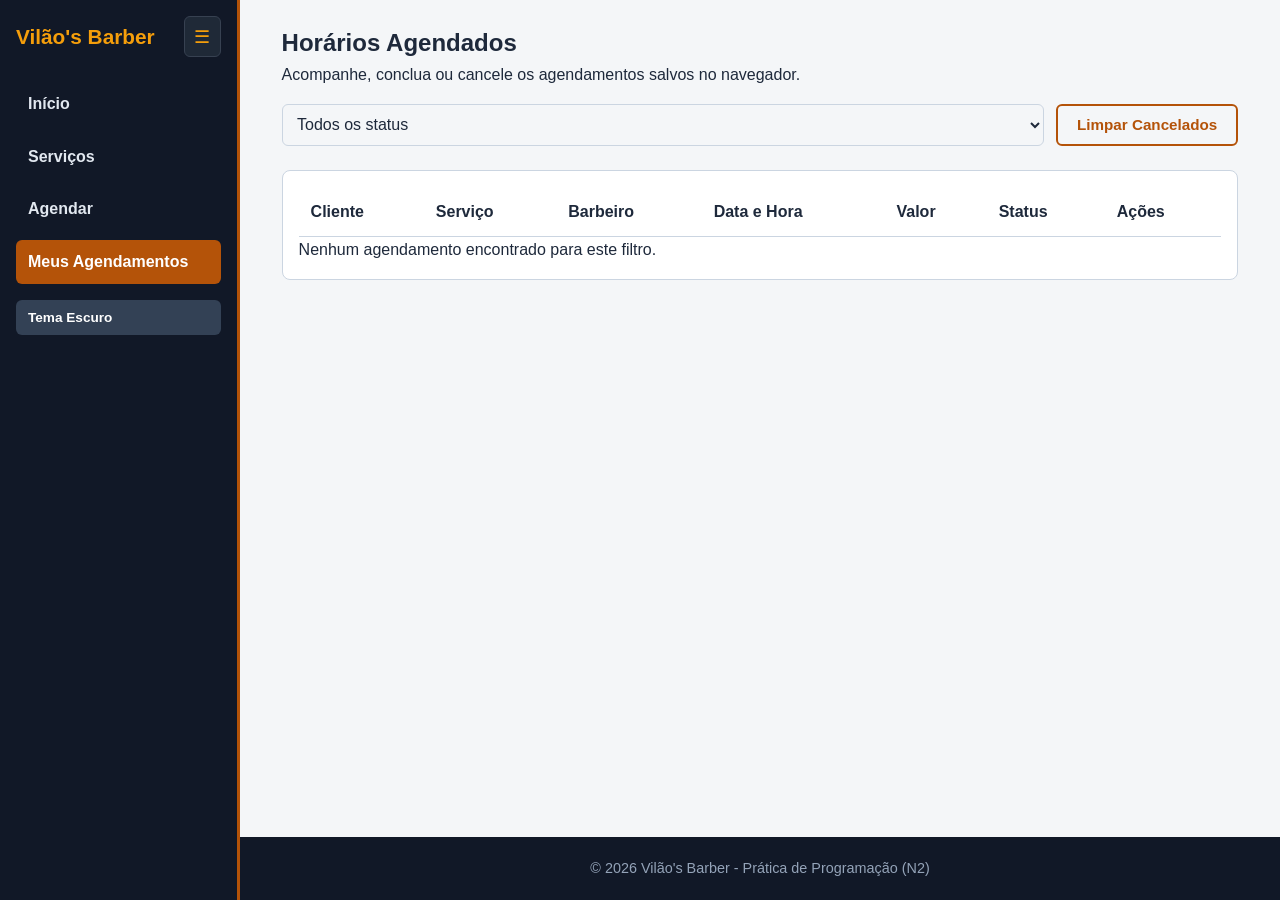
==== agendamentos.html @ 9b49a05c "Estrutura inicial do projeto Vilaos Barber" ====
<!DOCTYPE html>
<html lang="pt-br">
<head>
  <meta charset="UTF-8">
  <meta name="viewport" content="width=device-width, initial-scale=1.0">
  <title>Vilão's Barber | Meus Agendamentos</title>
  <link rel="stylesheet" href="css/estilo.css">
</head>
<body>
  <input type="checkbox" id="menu-toggle" class="menu-toggle">

  <aside class="barra-lateral">
    <div class="topo-lateral">
      <h1 class="logo">Vilão's Barber</h1>
      <label for="menu-toggle" class="btn-recolher" title="Recolher ou expandir menu">&#9776;</label>
    </div>

    <nav class="menu">
      <ul>
        <li><a href="index.html">Início</a></li>
        <li><a href="servicos.html">Serviços</a></li>
        <li><a href="agendar.html">Agendar</a></li>
        <li><a href="agendamentos.html" class="ativo">Meus Agendamentos</a></li>
        <li><button type="button" id="btn-tema" class="btn-secundario">Tema Escuro</button></li>
      </ul>
    </nav>
  </aside>

  <div class="conteudo-principal">
    <main class="container">
      <section class="cabecalho-pagina">
        <h2>Horários Agendados</h2>
        <p>Acompanhe, conclua ou cancele os agendamentos salvos no navegador.</p>

        <div class="barra-filtros">
          <select id="filtro-status">
            <option value="todos">Todos os status</option>
            <option value="Pendente">Pendentes</option>
            <option value="Concluído">Concluídos</option>
            <option value="Cancelado">Cancelados</option>
          </select>
          <button type="button" id="btn-limpar-cancelados" class="btn-outline">Limpar Cancelados</button>
        </div>
      </section>

      <section class="tabela-responsiva">
        <table class="tabela-agenda">
          <thead>
            <tr>
              <th>Cliente</th>
              <th>Serviço</th>
              <th>Barbeiro</th>
              <th>Data e Hora</th>
              <th>Valor</th>
              <th>Status</th>
              <th>Ações</th>
            </tr>
          </thead>
          <tbody id="corpo-tabela-agendamentos"></tbody>
        </table>
        <p id="mensagem-vazia" class="oculto">Nenhum agendamento encontrado para este filtro.</p>
      </section>
    </main>

    <footer class="rodape">
      <p>&copy; 2026 Vilão's Barber - Prática de Programação (N2)</p>
    </footer>
  </div>

  <script type="module" src="js/agendamentos.js"></script>
</body>
</html>
---- css/estilo.css ----
/* Variáveis CSS para tema dinâmico */
:root {
  --cor-fundo: #f4f6f8;
  --cor-superficie: #ffffff;
  --cor-texto: #1e293b;
  --cor-texto-suave: #64748b;
  --cor-primaria: #b45309;
  --cor-primaria-hover: #92400e;
  --cor-borda: #cbd5e1;
  --cor-erro: #c0392b;
  --cor-sucesso: #27ae60;
}

body.escuro {
  --cor-fundo: #0f172a;
  --cor-superficie: #1e293b;
  --cor-texto: #f1f5f9;
  --cor-texto-suave: #94a3b8;
  --cor-primaria: #d97706;
  --cor-primaria-hover: #f59e0b;
  --cor-borda: #334155;
}

/* Reset e Box Model */
* {
  box-sizing: border-box;
  margin: 0;
  padding: 0;
}

/* Layout principal em linha: menu lateral à esquerda + conteúdo à direita */
body {
  font-family: Arial, sans-serif;
  background-color: var(--cor-fundo);
  color: var(--cor-texto);
  line-height: 1.6;
  display: flex;
  min-height: 100vh;
}

/* Checkbox invisível que controla abrir/recolher no clique */
.menu-toggle {
  display: none;
}

/* Barra lateral esquerda */
.barra-lateral {
  width: 240px;
  background-color: #111827;
  color: #ffffff;
  border-right: 3px solid var(--cor-primaria);
  padding: 1rem;
  display: flex;
  flex-direction: column;
  flex-shrink: 0;
  transition: width 0.25s ease;
}

.topo-lateral {
  display: flex;
  justify-content: space-between;
  align-items: center;
  margin-bottom: 1.5rem;
}

.logo {
  font-size: 1.3rem;
  color: #f59e0b;
  white-space: nowrap;
}

/* Botão de recolher/expandir */
.btn-recolher {
  background-color: #1f2937;
  color: #f59e0b;
  border: 1px solid #374151;
  border-radius: 6px;
  padding: 0.35rem 0.6rem;
  font-size: 1.1rem;
  cursor: pointer;
  user-select: none;
}

.btn-recolher:hover {
  background-color: var(--cor-primaria);
  color: #ffffff;
}

.menu ul {
  list-style: none;
  display: flex;
  flex-direction: column;
  gap: 0.5rem;
}

.menu a {
  color: #e2e8f0;
  text-decoration: none;
  font-weight: bold;
  padding: 0.6rem 0.75rem;
  border-radius: 6px;
  display: block;
  white-space: nowrap;
}

.menu a:hover,
.menu a.ativo {
  background-color: var(--cor-primaria);
  color: #ffffff;
}

.menu .btn-secundario {
  width: 100%;
  margin-top: 0.5rem;
  text-align: left;
  padding: 0.6rem 0.75rem;
}

/* Estado recolhido ao clicar no botão (checkbox marcado) */
.menu-toggle:checked ~ .barra-lateral {
  width: 60px;
  padding: 1rem 0.5rem;
  align-items: center;
}

.menu-toggle:checked ~ .barra-lateral .logo,
.menu-toggle:checked ~ .barra-lateral .menu {
  display: none;
}

/* Coluna da direita (conteúdo + rodapé) */
.conteudo-principal {
  flex: 1;
  display: flex;
  flex-direction: column;
  min-width: 0;
}

.container {
  width: 92%;
  max-width: 1150px;
  margin: 0 auto;
}

main {
  flex: 1;
  padding: 1.5rem 0 3rem;
}

/* Botões */
.btn-primario,
.btn-outline,
.btn-secundario,
.btn-acao {
  display: inline-block;
  padding: 0.65rem 1.2rem;
  border-radius: 6px;
  font-weight: bold;
  text-decoration: none;
  cursor: pointer;
  border: none;
  font-size: 0.95rem;
}

.btn-primario {
  background-color: var(--cor-primaria);
  color: #ffffff;
}

.btn-primario:hover {
  background-color: var(--cor-primaria-hover);
}

.btn-outline {
  background-color: transparent;
  border: 2px solid var(--cor-primaria);
  color: var(--cor-primaria);
}

.btn-outline:hover {
  background-color: var(--cor-primaria);
  color: #ffffff;
}

.btn-secundario {
  background-color: #334155;
  color: #ffffff;
  font-size: 0.85rem;
}

.largura-total {
  width: 100%;
  margin-top: 0.5rem;
}

.hero {
  background-color: var(--cor-superficie);
  padding: 2rem;
  border-radius: 10px;
  border: 1px solid var(--cor-borda);
  margin-bottom: 2rem;
  text-align: center;
}

.hero h2 {
  font-size: clamp(1.4rem, 3.5vw, 2.1rem);
  margin-bottom: 0.75rem;
}

.hero p {
  color: var(--cor-texto-suave);
  margin-bottom: 1.5rem;
}

.acoes-hero {
  display: flex;
  flex-wrap: wrap;
  justify-content: center;
  gap: 1rem;
}

/* CSS Grid Responsivo */
.grid-cards {
  display: grid;
  grid-template-columns: repeat(auto-fit, minmax(220px, 1fr));
  gap: 1rem;
  margin-top: 1rem;
  margin-bottom: 2rem;
}

.card {
  background-color: var(--cor-superficie);
  border: 1px solid var(--cor-borda);
  border-radius: 8px;
  padding: 1.25rem;
  box-shadow: 2px 2px 8px rgba(0, 0, 0, 0.08);
}

.numero-destaque {
  font-size: 2rem;
  font-weight: bold;
  color: var(--cor-primaria);
  margin-top: 0.5rem;
}

.badge-categoria {
  display: inline-block;
  font-size: 0.75rem;
  text-transform: uppercase;
  background-color: var(--cor-primaria);
  color: #ffffff;
  padding: 0.2rem 0.5rem;
  border-radius: 4px;
  margin-bottom: 0.5rem;
}

.preco-card {
  font-size: 1.2rem;
  font-weight: bold;
  margin: 0.75rem 0;
}

.cabecalho-pagina {
  margin-bottom: 1.5rem;
}

.barra-filtros {
  display: flex;
  flex-direction: column;
  gap: 0.75rem;
  margin-top: 1rem;
}

.layout-duas-colunas {
  display: grid;
  grid-template-columns: 1fr;
  gap: 1.5rem;
}

.campo-grupo {
  margin-bottom: 1rem;
  display: flex;
  flex-direction: column;
}

.campo-grupo label {
  font-weight: bold;
  margin-bottom: 0.35rem;
}

input[type="text"],
input[type="tel"],
input[type="date"],
select {
  padding: 0.65rem;
  border: 1px solid var(--cor-borda);
  border-radius: 6px;
  background-color: var(--cor-fundo);
  color: var(--cor-texto);
  font-size: 1rem;
}

input:focus,
select:focus {
  outline: 2px solid #2980b9;
  outline-offset: 2px;
}

input.invalido,
select.invalido {
  border: 2px solid var(--cor-erro);
}

input.valido,
select.valido {
  border: 2px solid var(--cor-sucesso);
}

.erro {
  color: var(--cor-erro);
  font-size: 0.85rem;
  min-height: 1.2rem;
  margin-top: 0.2rem;
}

.linha-dupla {
  display: grid;
  grid-template-columns: 1fr;
  gap: 1rem;
}

.checkbox-label {
  display: flex;
  align-items: center;
  gap: 0.5rem;
  font-weight: normal;
  cursor: pointer;
}

.resumo-valores hr {
  margin: 1rem 0;
  border: 0;
  border-top: 1px solid var(--cor-borda);
}

.valor-total {
  font-size: 1.25rem;
  color: var(--cor-primaria);
  margin-top: 0.5rem;
}

.feedback {
  margin-top: 1rem;
  font-weight: bold;
}

.feedback.sucesso {
  color: var(--cor-sucesso);
}

.feedback.falha {
  color: var(--cor-erro);
}

.tabela-responsiva {
  overflow-x: auto;
  background-color: var(--cor-superficie);
  border: 1px solid var(--cor-borda);
  border-radius: 8px;
  padding: 1rem;
}

.tabela-agenda {
  width: 100%;
  border-collapse: collapse;
  min-width: 650px;
}

.tabela-agenda th,
.tabela-agenda td {
  padding: 0.75rem;
  text-align: left;
  border-bottom: 1px solid var(--cor-borda);
}

.status-badge {
  padding: 0.25rem 0.6rem;
  border-radius: 12px;
  font-size: 0.8rem;
  font-weight: bold;
}

.status-pendente {
  background-color: #fef3c7;
  color: #92400e;
}

.status-concluido {
  background-color: #dcfce7;
  color: #166534;
}

.status-cancelado {
  background-color: #fee2e2;
  color: #991b1b;
}

.btn-acao {
  padding: 0.35rem 0.65rem;
  font-size: 0.8rem;
  margin-right: 0.35rem;
  color: #ffffff;
}

.btn-concluir {
  background-color: var(--cor-sucesso);
}

.btn-cancelar {
  background-color: var(--cor-erro);
}

.oculto {
  display: none;
}

.rodape {
  background-color: #111827;
  color: #94a3b8;
  text-align: center;
  padding: 1.25rem 0;
  font-size: 0.9rem;
}

/* Ajuste para telas mobile estreitas (emulador) */
@media (max-width: 600px) {
  .barra-lateral {
    width: 190px;
  }

  .menu-toggle:checked ~ .barra-lateral {
    width: 48px;
    padding: 0.75rem 0.25rem;
  }
}

@media (min-width: 768px) {
  .barra-filtros {
    flex-direction: row;
  }

  .barra-filtros input {
    flex: 2;
  }

  .barra-filtros select {
    flex: 1;
  }

  .linha-dupla {
    grid-template-columns: 1fr 1fr;
  }
}

@media (min-width: 900px) {
  .layout-duas-colunas {
    grid-template-columns: 2fr 1fr;
    align-items: start;
  }
}
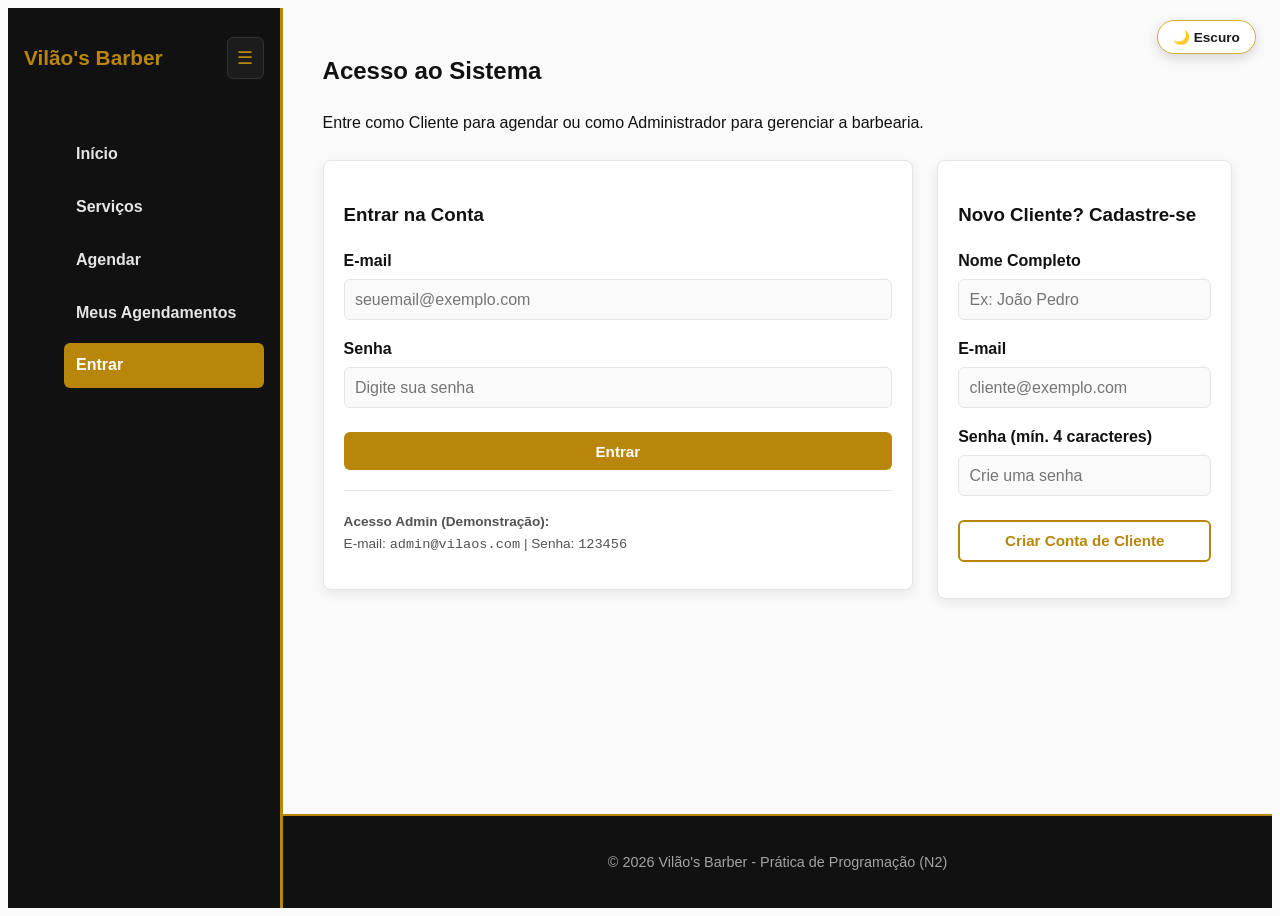
==== commit 8db3e6d8: "feat: adiciona filtro de agendamentos por perfil e reposiciona botao de tema no topo" ====
--- a/agendamentos.html
+++ b/agendamentos.html
@@ -21,12 +21,13 @@
         <li><a href="servicos.html">Serviços</a></li>
         <li><a href="agendar.html">Agendar</a></li>
         <li><a href="agendamentos.html" class="ativo">Meus Agendamentos</a></li>
-        <li><button type="button" id="btn-tema" class="btn-secundario">Tema Escuro</button></li>
+        <li><a href="login.html" id="link-auth">Entrar</a></li>
       </ul>
     </nav>
   </aside>
 
   <div class="conteudo-principal">
+    <button type="button" id="btn-tema" class="btn-tema-topo" title="Alternar tema">🌙 Escuro</button>
     <main class="container">
       <section class="cabecalho-pagina">
         <h2>Horários Agendados</h2>
--- a/css/estilo.css
+++ b/css/estilo.css
@@ -1,28 +1,34 @@
-/* Variáveis CSS para tema dinâmico */
+/* Variáveis CSS para tema dinâmico (Preto, Branco e Dourado) */
 :root {
-  --cor-fundo: #f4f6f8;
+  --cor-fundo: #fafafa;
   --cor-superficie: #ffffff;
-  --cor-texto: #1e293b;
-  --cor-texto-suave: #64748b;
-  --cor-primaria: #b45309;
-  --cor-primaria-hover: #92400e;
-  --cor-borda: #cbd5e1;
-  --cor-erro: #c0392b;
-  --cor-sucesso: #27ae60;
+  --cor-texto: #111111;
+  --cor-texto-suave: #525252;
+  --cor-primaria: #b8860b;
+  --cor-primaria-hover: #966c08;
+  --cor-menu: #111111;
+  --cor-menu-texto: #ffffff;
+  --cor-borda: #e5e5e5;
+  --sombra: 0 4px 12px rgba(0, 0, 0, 0.08);
+  --cor-sucesso: #16a34a;
+  --cor-erro: #dc2626;
 }
 
 body.escuro {
-  --cor-fundo: #0f172a;
-  --cor-superficie: #1e293b;
-  --cor-texto: #f1f5f9;
-  --cor-texto-suave: #94a3b8;
-  --cor-primaria: #d97706;
-  --cor-primaria-hover: #f59e0b;
-  --cor-borda: #334155;
+  --cor-fundo: #0b0b0b;
+  --cor-superficie: #161616;
+  --cor-texto: #f5f5f5;
+  --cor-texto-suave: #a3a3a3;
+  --cor-primaria: #d4af37;
+  --cor-primaria-hover: #e5c158;
+  --cor-menu: #050505;
+  --cor-menu-texto: #f5f5f5;
+  --cor-borda: #2a2a2a;
+  --sombra: 0 4px 14px rgba(0, 0, 0, 0.6);
 }
 
 /* Reset e Box Model */
-* {
+- {
   box-sizing: border-box;
   margin: 0;
   padding: 0;
@@ -46,8 +52,8 @@
 /* Barra lateral esquerda */
 .barra-lateral {
   width: 240px;
-  background-color: #111827;
-  color: #ffffff;
+  background-color: var(--cor-menu);
+  color: var(--cor-menu-texto);
   border-right: 3px solid var(--cor-primaria);
   padding: 1rem;
   display: flex;
@@ -65,15 +71,15 @@
 
 .logo {
   font-size: 1.3rem;
-  color: #f59e0b;
+  color: var(--cor-primaria);
   white-space: nowrap;
 }
 
 /* Botão de recolher/expandir */
 .btn-recolher {
-  background-color: #1f2937;
-  color: #f59e0b;
-  border: 1px solid #374151;
+  background-color: #1c1c1c;
+  color: var(--cor-primaria);
+  border: 1px solid #333333;
   border-radius: 6px;
   padding: 0.35rem 0.6rem;
   font-size: 1.1rem;
@@ -94,7 +100,7 @@
 }
 
 .menu a {
-  color: #e2e8f0;
+  color: #e5e5e5;
   text-decoration: none;
   font-weight: bold;
   padding: 0.6rem 0.75rem;
@@ -183,9 +189,14 @@
 }
 
 .btn-secundario {
-  background-color: #334155;
-  color: #ffffff;
+  background-color: #262626;
+  color: #ffffff;
+  border: 1px solid #404040;
   font-size: 0.85rem;
+}
+
+.btn-secundario:hover {
+  border-color: var(--cor-primaria);
 }
 
 .largura-total {
@@ -198,6 +209,7 @@
   padding: 2rem;
   border-radius: 10px;
   border: 1px solid var(--cor-borda);
+  box-shadow: var(--sombra);
   margin-bottom: 2rem;
   text-align: center;
 }
@@ -233,7 +245,7 @@
   border: 1px solid var(--cor-borda);
   border-radius: 8px;
   padding: 1.25rem;
-  box-shadow: 2px 2px 8px rgba(0, 0, 0, 0.08);
+  box-shadow: var(--sombra);
 }
 
 .numero-destaque {
@@ -254,6 +266,16 @@
   margin-bottom: 0.5rem;
 }
 
+/* Contraste preto sobre dourado claro no tema escuro */
+body.escuro .btn-primario,
+body.escuro .btn-outline:hover,
+body.escuro .btn-recolher:hover,
+body.escuro .menu a:hover,
+body.escuro .menu a.ativo,
+body.escuro .badge-categoria {
+  color: #0b0b0b;
+}
+
 .preco-card {
   font-size: 1.2rem;
   font-weight: bold;
@@ -289,6 +311,8 @@
 }
 
 input[type="text"],
+input[type="email"],
+input[type="password"],
 input[type="tel"],
 input[type="date"],
 select {
@@ -302,7 +326,7 @@
 
 input:focus,
 select:focus {
-  outline: 2px solid #2980b9;
+  outline: 2px solid var(--cor-primaria);
   outline-offset: 2px;
 }
 
@@ -425,8 +449,9 @@
 }
 
 .rodape {
-  background-color: #111827;
-  color: #94a3b8;
+  background-color: var(--cor-menu);
+  color: #a3a3a3;
+  border-top: 2px solid var(--cor-primaria);
   text-align: center;
   padding: 1.25rem 0;
   font-size: 0.9rem;
@@ -467,4 +492,43 @@
     grid-template-columns: 2fr 1fr;
     align-items: start;
   }
+}
+
+/* Botão de Tema no canto superior direito */
+.btn-tema-topo {
+  position: fixed;
+  top: 1.25rem;
+  right: 1.5rem;
+  z-index: 900;
+  display: inline-flex;
+  align-items: center;
+  gap: 0.45rem;
+  padding: 0.5rem 0.95rem;
+  border-radius: 999px;
+  border: 1px solid #d4af37;
+  background-color: #ffffff;
+  color: #1a1a1a;
+  font-size: 0.85rem;
+  font-weight: 600;
+  cursor: pointer;
+  box-shadow: 0 4px 12px rgba(0, 0, 0, 0.15);
+  transition: transform 0.2s ease, background-color 0.2s ease, color 0.2s ease;
+}
+
+.btn-tema-topo:hover {
+  transform: translateY(-2px);
+  background-color: #d4af37;
+  color: #111111;
+}
+
+body.escuro .btn-tema-topo {
+  background-color: #1c1c1c;
+  color: #f5f5f5;
+  border-color: #d4af37;
+  box-shadow: 0 4px 14px rgba(0, 0, 0, 0.45);
+}
+
+body.escuro .btn-tema-topo:hover {
+  background-color: #d4af37;
+  color: #111111;
 }
